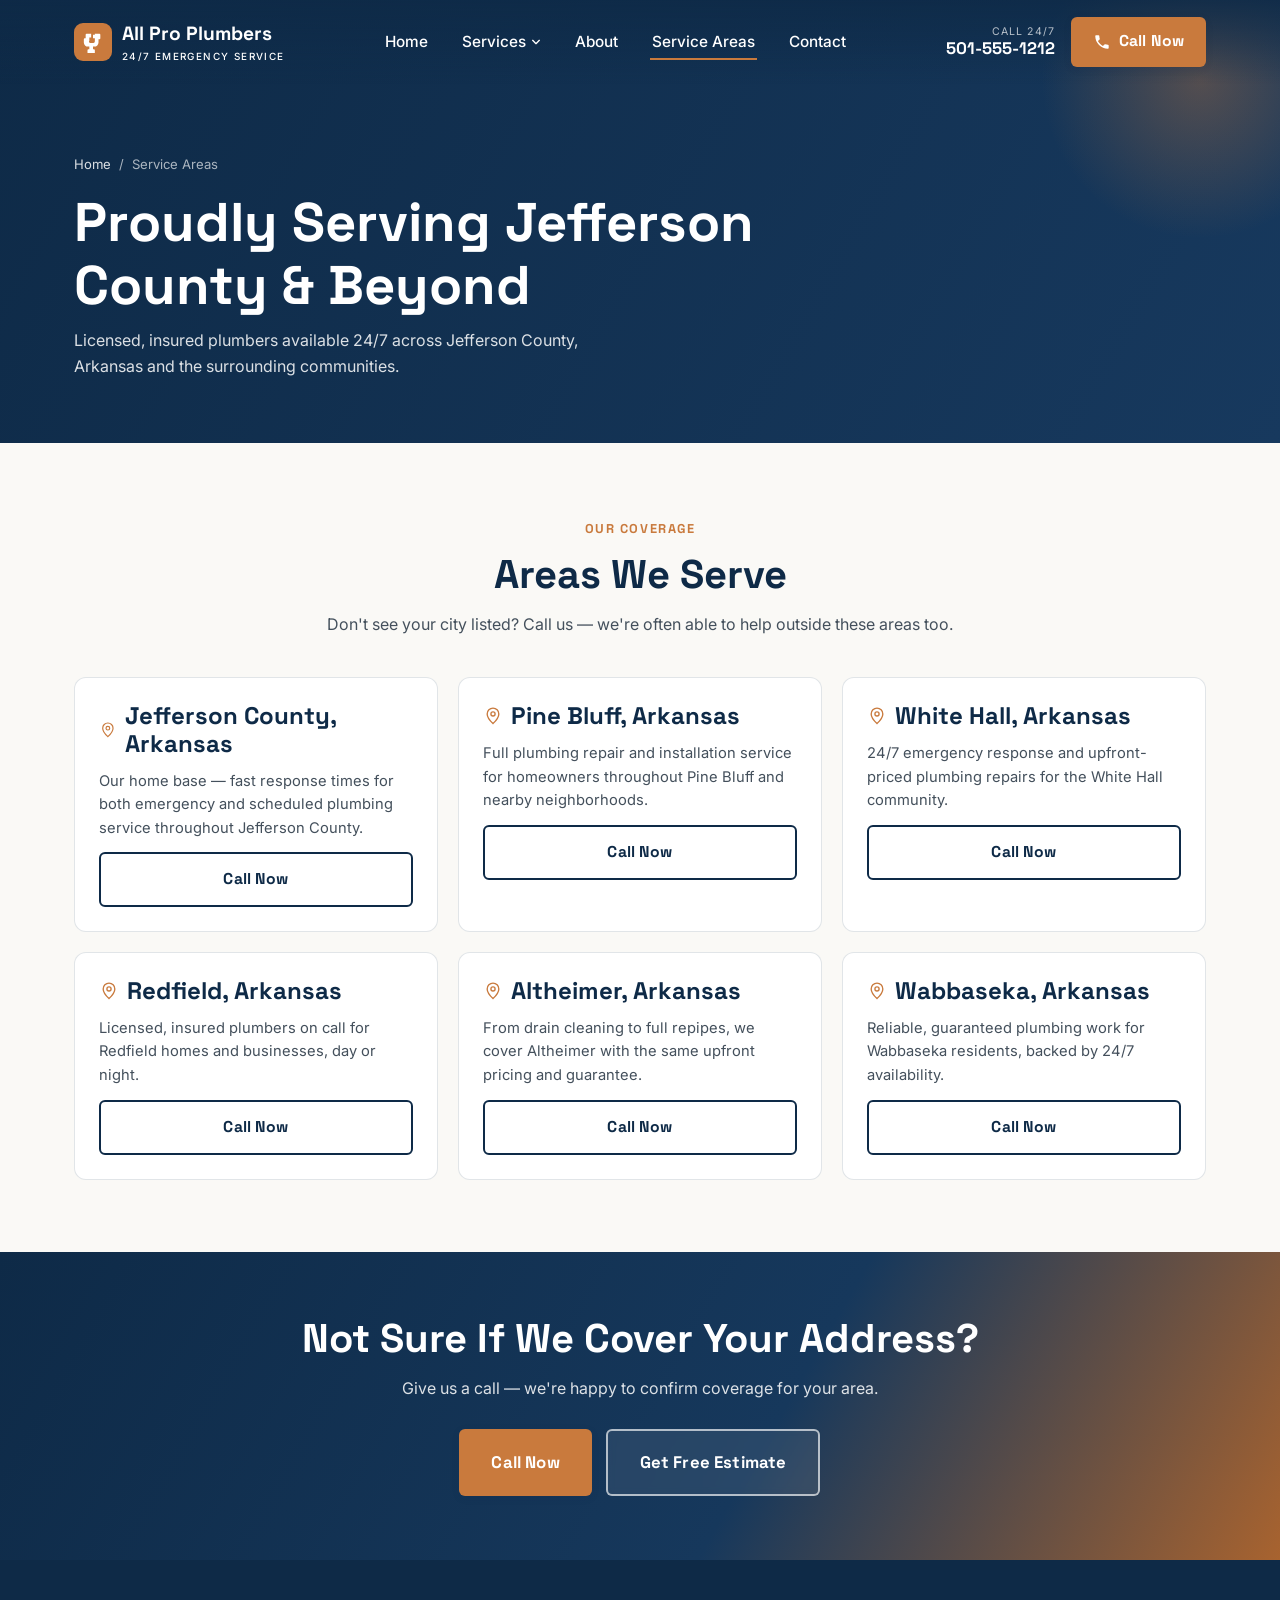
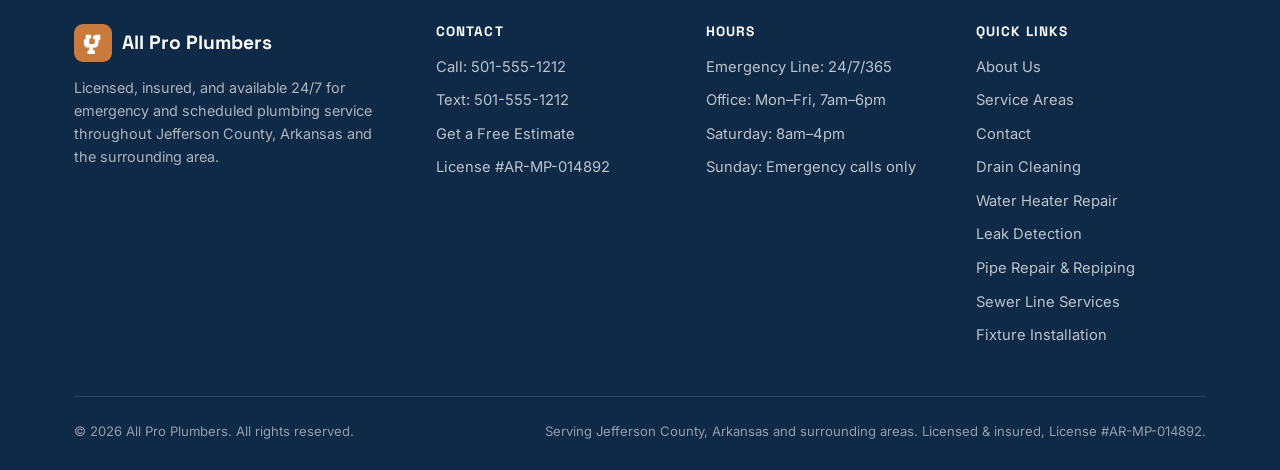
==== service-areas.html @ 7504a0ff "Add files via upload" ====
<!doctype html>
<html lang="en">
<head>
<meta charset="UTF-8">
<meta name="viewport" content="width=device-width, initial-scale=1">
<title>Service Areas | All Pro Plumbers in Jefferson County, Arkansas</title>
<meta name="description" content="All Pro Plumbers proudly serves Jefferson County, Arkansas and surrounding communities with 24/7 emergency plumbing, upfront pricing, and licensed, insured plumbers.">
<link rel="canonical" href="https://allproplumbersjc.com/service-areas.html">
<meta name="robots" content="index, follow">

<meta property="og:type" content="website">
<meta property="og:site_name" content="All Pro Plumbers">
<meta property="og:title" content="Service Areas | All Pro Plumbers in Jefferson County, Arkansas">
<meta property="og:description" content="All Pro Plumbers proudly serves Jefferson County, Arkansas and surrounding communities.">
<meta property="og:url" content="https://allproplumbersjc.com/service-areas.html">
<meta property="og:image" content="https://allproplumbersjc.com/assets/plumbers-van-fleet.webp">
<meta name="twitter:card" content="summary_large_image">
<meta name="twitter:title" content="Service Areas | All Pro Plumbers in Jefferson County, Arkansas">
<meta name="twitter:description" content="All Pro Plumbers proudly serves Jefferson County, Arkansas and surrounding communities.">
<meta name="twitter:image" content="https://allproplumbersjc.com/assets/plumbers-van-fleet.webp">

<link rel="icon" type="image/svg+xml" href="/assets/favicon.svg">
<link rel="preconnect" href="https://fonts.googleapis.com">
<link rel="preconnect" href="https://fonts.gstatic.com" crossorigin>
<link href="https://fonts.googleapis.com/css2?family=Space+Grotesk:wght@500;700&family=Inter:wght@400;500;600;700&display=swap" rel="stylesheet">
<link rel="stylesheet" href="/css/style.css">

<script type="application/ld+json">
{
  "@context": "https://schema.org",
  "@type": "Plumber",
  "name": "All Pro Plumbers",
  "telephone": "501-555-1212",
  "address": { "@type": "PostalAddress", "addressLocality": "Jefferson County", "addressRegion": "Arkansas" },
  "areaServed": ["Jefferson County, Arkansas", "Pine Bluff, Arkansas", "White Hall, Arkansas", "Redfield, Arkansas", "Altheimer, Arkansas", "Wabbaseka, Arkansas"],
  "url": "https://allproplumbersjc.com/service-areas.html"
}
</script>
</head>
<body>
<a class="skip-link" href="#main">Skip to content</a>
<div data-include="/partials/header.html"></div>

<main id="main">

  <section class="page-banner">
    <div class="container">
      <nav class="breadcrumb" aria-label="Breadcrumb"><a href="/index.html">Home</a><span>/</span><span>Service Areas</span></nav>
      <h1>Proudly Serving Jefferson County &amp; Beyond</h1>
      <p>Licensed, insured plumbers available 24/7 across Jefferson County, Arkansas and the surrounding communities.</p>
    </div>
  </section>

  <section>
    <div class="container">
      <div class="section-head center">
        <span class="eyebrow">Our Coverage</span>
        <h2>Areas We Serve</h2>
        <p>Don't see your city listed? Call us — we're often able to help outside these areas too.</p>
      </div>

      <!-- Repeatable service-area block. Duplicate this .area-card to add a new market. -->
      <div class="areas-grid">

        <article class="area-card">
          <h3><svg viewBox="0 0 24 24" fill="none" aria-hidden="true"><path d="M12 21s7-6.5 7-11.5A7 7 0 0 0 5 9.5C5 14.5 12 21 12 21z" stroke="currentColor" stroke-width="1.6"/><circle cx="12" cy="9.5" r="2.5" stroke="currentColor" stroke-width="1.6"/></svg>Jefferson County, Arkansas</h3>
          <p>Our home base — fast response times for both emergency and scheduled plumbing service throughout Jefferson County.</p>
          <a class="btn btn-outline" href="tel:501-555-1212">Call Now</a>
        </article>

        <article class="area-card">
          <h3><svg viewBox="0 0 24 24" fill="none" aria-hidden="true"><path d="M12 21s7-6.5 7-11.5A7 7 0 0 0 5 9.5C5 14.5 12 21 12 21z" stroke="currentColor" stroke-width="1.6"/><circle cx="12" cy="9.5" r="2.5" stroke="currentColor" stroke-width="1.6"/></svg>Pine Bluff, Arkansas</h3>
          <p>Full plumbing repair and installation service for homeowners throughout Pine Bluff and nearby neighborhoods.</p>
          <a class="btn btn-outline" href="tel:501-555-1212">Call Now</a>
        </article>

        <article class="area-card">
          <h3><svg viewBox="0 0 24 24" fill="none" aria-hidden="true"><path d="M12 21s7-6.5 7-11.5A7 7 0 0 0 5 9.5C5 14.5 12 21 12 21z" stroke="currentColor" stroke-width="1.6"/><circle cx="12" cy="9.5" r="2.5" stroke="currentColor" stroke-width="1.6"/></svg>White Hall, Arkansas</h3>
          <p>24/7 emergency response and upfront-priced plumbing repairs for the White Hall community.</p>
          <a class="btn btn-outline" href="tel:501-555-1212">Call Now</a>
        </article>

        <article class="area-card">
          <h3><svg viewBox="0 0 24 24" fill="none" aria-hidden="true"><path d="M12 21s7-6.5 7-11.5A7 7 0 0 0 5 9.5C5 14.5 12 21 12 21z" stroke="currentColor" stroke-width="1.6"/><circle cx="12" cy="9.5" r="2.5" stroke="currentColor" stroke-width="1.6"/></svg>Redfield, Arkansas</h3>
          <p>Licensed, insured plumbers on call for Redfield homes and businesses, day or night.</p>
          <a class="btn btn-outline" href="tel:501-555-1212">Call Now</a>
        </article>

        <article class="area-card">
          <h3><svg viewBox="0 0 24 24" fill="none" aria-hidden="true"><path d="M12 21s7-6.5 7-11.5A7 7 0 0 0 5 9.5C5 14.5 12 21 12 21z" stroke="currentColor" stroke-width="1.6"/><circle cx="12" cy="9.5" r="2.5" stroke="currentColor" stroke-width="1.6"/></svg>Altheimer, Arkansas</h3>
          <p>From drain cleaning to full repipes, we cover Altheimer with the same upfront pricing and guarantee.</p>
          <a class="btn btn-outline" href="tel:501-555-1212">Call Now</a>
        </article>

        <article class="area-card">
          <h3><svg viewBox="0 0 24 24" fill="none" aria-hidden="true"><path d="M12 21s7-6.5 7-11.5A7 7 0 0 0 5 9.5C5 14.5 12 21 12 21z" stroke="currentColor" stroke-width="1.6"/><circle cx="12" cy="9.5" r="2.5" stroke="currentColor" stroke-width="1.6"/></svg>Wabbaseka, Arkansas</h3>
          <p>Reliable, guaranteed plumbing work for Wabbaseka residents, backed by 24/7 availability.</p>
          <a class="btn btn-outline" href="tel:501-555-1212">Call Now</a>
        </article>

      </div>
    </div>
  </section>

  <section class="cta-band">
    <div class="container">
      <h2>Not Sure If We Cover Your Address?</h2>
      <p>Give us a call — we're happy to confirm coverage for your area.</p>
      <div class="btn-row">
        <a class="btn btn-copper btn-lg" href="tel:501-555-1212">Call Now</a>
        <a class="btn btn-outline-light btn-lg" href="/contact.html">Get Free Estimate</a>
      </div>
    </div>
  </section>

</main>

<div data-include="/partials/footer.html"></div>
<script src="/js/main.js"></script>
</body>
</html>
---- css/style.css ----
/* ==========================================================================
   All Pro Plumbers — shared stylesheet
   ========================================================================== */

:root {
  --color-bg: #FAF9F6;
  --color-navy: #0E2A47;
  --color-navy-light: #16385c;
  --color-copper: #C97A3D;
  --color-copper-dark: #a8632f;
  --color-charcoal: #1C1F24;
  --color-green: #2F8F5B;
  --color-white: #FFFFFF;
  --color-border: rgba(14, 42, 71, 0.12);

  --font-display: 'Space Grotesk', 'Helvetica Neue', Arial, sans-serif;
  --font-body: 'Inter', 'Helvetica Neue', Arial, sans-serif;

  --header-height: 84px;
  --header-height-mobile: 68px;

  --radius-sm: 6px;
  --radius-md: 12px;
  --radius-lg: 20px;

  --shadow-sm: 0 2px 8px rgba(14, 42, 71, 0.08);
  --shadow-md: 0 8px 24px rgba(14, 42, 71, 0.12);
  --shadow-lg: 0 16px 48px rgba(14, 42, 71, 0.18);

  --container-w: 1180px;
}

/* ---------- Reset ---------- */
*, *::before, *::after { box-sizing: border-box; }
body, h1, h2, h3, h4, p, ul, ol, figure, blockquote { margin: 0; }
ul, ol { padding: 0; list-style: none; }
img { max-width: 100%; display: block; }
a { color: inherit; text-decoration: none; }
button { font: inherit; cursor: pointer; border: none; background: none; color: inherit; }
input, textarea, select { font: inherit; }

body {
  background: var(--color-bg);
  color: var(--color-charcoal);
  font-family: var(--font-body);
  line-height: 1.6;
  -webkit-font-smoothing: antialiased;
}

h1, h2, h3, h4 {
  font-family: var(--font-display);
  font-weight: 700;
  line-height: 1.15;
  color: var(--color-navy);
}

h1 { font-size: clamp(2.1rem, 5vw, 3.4rem); }
h2 { font-size: clamp(1.7rem, 3.6vw, 2.5rem); }
h3 { font-size: clamp(1.2rem, 2.2vw, 1.5rem); }

p { max-width: 68ch; }

.container {
  width: 100%;
  max-width: var(--container-w);
  margin: 0 auto;
  padding: 0 24px;
}

section { padding: 72px 0; }

.eyebrow {
  display: inline-block;
  font-family: var(--font-display);
  font-weight: 700;
  font-size: 0.8rem;
  letter-spacing: 0.12em;
  text-transform: uppercase;
  color: var(--color-copper);
  margin-bottom: 12px;
}

.section-head {
  max-width: 640px;
  margin: 0 0 40px;
}
.section-head.center { margin-left: auto; margin-right: auto; text-align: center; }
.section-head p { margin-top: 14px; color: #44505c; }

.skip-link {
  position: absolute;
  left: -999px;
  top: 0;
  background: var(--color-navy);
  color: #fff;
  padding: 12px 20px;
  z-index: 2000;
  border-radius: 0 0 8px 0;
}
.skip-link:focus { left: 0; }

/* ---------- Buttons ---------- */
.btn {
  display: inline-flex;
  align-items: center;
  justify-content: center;
  gap: 8px;
  padding: 15px 28px;
  border-radius: var(--radius-sm);
  font-family: var(--font-display);
  font-weight: 700;
  font-size: 0.98rem;
  letter-spacing: 0.01em;
  transition: transform 0.15s ease, box-shadow 0.15s ease, background 0.15s ease, color 0.15s ease;
  white-space: nowrap;
}
.btn svg { flex-shrink: 0; width: 18px; height: 18px; }
.btn:hover { transform: translateY(-2px); }
.btn:active { transform: translateY(0); }

.btn-copper {
  background: var(--color-copper);
  color: #fff;
  box-shadow: var(--shadow-sm);
}
.btn-copper:hover { background: var(--color-copper-dark); box-shadow: var(--shadow-md); }

.btn-navy {
  background: var(--color-navy);
  color: #fff;
}
.btn-navy:hover { background: var(--color-navy-light); box-shadow: var(--shadow-md); }

.btn-outline {
  background: transparent;
  color: var(--color-navy);
  border: 2px solid var(--color-navy);
  padding: 13px 26px;
}
.btn-outline:hover { background: var(--color-navy); color: #fff; }

.btn-outline-light {
  background: rgba(255,255,255,0.08);
  color: #fff;
  border: 2px solid rgba(255,255,255,0.65);
  padding: 13px 26px;
  backdrop-filter: blur(4px);
}
.btn-outline-light:hover { background: #fff; color: var(--color-navy); border-color: #fff; }

.btn-block { width: 100%; }
.btn-lg { padding: 18px 32px; font-size: 1.05rem; }

/* ==========================================================================
   Header
   ========================================================================== */
.site-header {
  position: fixed;
  top: 0; left: 0; right: 0;
  z-index: 1000;
  height: var(--header-height-mobile);
  display: flex;
  align-items: center;
  background: linear-gradient(to bottom, rgba(14,42,71,0.85) 0%, rgba(14,42,71,0.35) 60%, rgba(14,42,71,0) 100%);
  transition: background 0.25s ease, box-shadow 0.25s ease, height 0.25s ease;
}
@media (min-width: 900px) {
  .site-header { height: var(--header-height); }
}

.site-header.is-scrolled {
  background: var(--color-navy);
  box-shadow: var(--shadow-md);
}

.site-header .container {
  display: flex;
  align-items: center;
  justify-content: space-between;
  width: 100%;
}

.brand {
  display: flex;
  align-items: center;
  gap: 10px;
  font-family: var(--font-display);
  font-weight: 700;
  font-size: 1.2rem;
  color: #fff;
}
.brand .brand-mark {
  display: inline-flex;
  align-items: center;
  justify-content: center;
  width: 38px;
  height: 38px;
  border-radius: 9px;
  background: var(--color-copper);
  color: #fff;
}
.brand .brand-mark svg { width: 22px; height: 22px; }
.brand-name-sub {
  display: block;
  font-family: var(--font-body);
  font-weight: 500;
  font-size: 0.62rem;
  letter-spacing: 0.14em;
  text-transform: uppercase;
  color: #fff;
}

.nav-links {
  display: none;
}
@media (min-width: 900px) {
  .nav-links {
    display: flex;
    align-items: center;
    gap: 30px;
  }
  .nav-links a {
    color: #fff;
    font-weight: 500;
    font-size: 0.96rem;
    position: relative;
    padding: 6px 2px;
  }
  .nav-links a::after {
    content: '';
    position: absolute;
    left: 0; right: 100%;
    bottom: 0;
    height: 2px;
    background: var(--color-copper);
    transition: right 0.2s ease;
  }
  .nav-links a:hover::after,
  .nav-links a.is-active::after { right: 0; }
}

.header-actions {
  display: flex;
  align-items: center;
  gap: 16px;
}

.header-phone {
  display: none;
  flex-direction: column;
  line-height: 1.25;
  color: #fff;
  text-align: right;
}
.header-phone .label {
  font-size: 0.66rem;
  letter-spacing: 0.1em;
  text-transform: uppercase;
  color: rgba(255,255,255,0.7);
}
.header-phone .number {
  font-family: var(--font-display);
  font-weight: 700;
  font-size: 1.05rem;
}
@media (min-width: 1080px) {
  .header-phone { display: flex; }
}

.header-cta { display: none; }
@media (min-width: 900px) {
  .header-cta { display: inline-flex; padding: 12px 22px; }
}

/* Desktop "Services" dropdown — CSS-only, hover + keyboard focus-within */
.nav-item-dropdown { position: relative; }
.nav-item-dropdown > a { display: inline-flex; align-items: center; gap: 5px; }
.nav-item-dropdown > a .caret { width: 10px; height: 10px; transition: transform 0.2s ease; }
.nav-item-dropdown:hover > a .caret,
.nav-item-dropdown:focus-within > a .caret { transform: rotate(180deg); }
.nav-dropdown-menu {
  position: absolute;
  top: calc(100% + 14px);
  left: -14px;
  min-width: 260px;
  background: var(--color-navy);
  border-radius: var(--radius-md);
  box-shadow: var(--shadow-lg);
  padding: 10px;
  opacity: 0;
  visibility: hidden;
  transform: translateY(6px);
  transition: opacity 0.18s ease, transform 0.18s ease, visibility 0.18s ease;
  z-index: 1001;
}
.nav-item-dropdown:hover .nav-dropdown-menu,
.nav-item-dropdown:focus-within .nav-dropdown-menu {
  opacity: 1;
  visibility: visible;
  transform: translateY(0);
}
.nav-dropdown-menu a {
  display: block;
  padding: 10px 12px;
  border-radius: 8px;
  font-size: 0.9rem;
  font-weight: 500;
  white-space: nowrap;
}
.nav-dropdown-menu a::after { display: none; }
.nav-dropdown-menu a:hover, .nav-dropdown-menu a:focus-visible { background: rgba(255,255,255,0.08); }

/* Mobile nav "Services" accordion — native <details> avoids custom JS toggle bugs */
.mobile-nav-services { border-bottom: 1px solid rgba(255,255,255,0.1); margin-bottom: 4px; }
.mobile-nav-services summary {
  list-style: none;
  cursor: pointer;
  display: flex;
  align-items: center;
  justify-content: space-between;
  color: #fff;
  font-family: var(--font-display);
  font-weight: 600;
  font-size: 1.15rem;
  padding: 14px 4px;
}
.mobile-nav-services summary::-webkit-details-marker { display: none; }
.mobile-nav-services summary .caret { width: 14px; height: 14px; transition: transform 0.2s ease; flex-shrink: 0; }
.mobile-nav-services[open] summary .caret { transform: rotate(180deg); }
.mobile-nav-services .sub-links { padding: 0 0 10px 14px; display: flex; flex-direction: column; }
.mobile-nav-services .sub-links a {
  border-bottom: none;
  padding: 10px 4px;
  font-family: var(--font-body);
  font-weight: 500;
  font-size: 1rem;
  color: rgba(255,255,255,0.85);
}

/* Hamburger */
.hamburger {
  display: inline-flex;
  flex-direction: column;
  justify-content: center;
  align-items: center;
  gap: 5px;
  width: 44px;
  height: 44px;
  z-index: 1002;
  position: relative;
}
@media (min-width: 900px) {
  .hamburger { display: none; }
}
.hamburger span {
  display: block;
  width: 24px;
  height: 2px;
  background: #fff;
  border-radius: 2px;
  transition: transform 0.25s ease, opacity 0.25s ease;
}
.hamburger[aria-expanded="true"] span:nth-child(1) { transform: translateY(7px) rotate(45deg); }
.hamburger[aria-expanded="true"] span:nth-child(2) { opacity: 0; }
.hamburger[aria-expanded="true"] span:nth-child(3) { transform: translateY(-7px) rotate(-45deg); }

/* Mobile nav backdrop + panel */
.nav-backdrop {
  position: fixed;
  inset: 0;
  background: rgba(14, 42, 71, 0.55);
  z-index: 1000;
  opacity: 0;
  visibility: hidden;
  transition: opacity 0.25s ease, visibility 0.25s ease;
}
.nav-backdrop.is-open { opacity: 1; visibility: visible; }

.mobile-nav {
  position: fixed;
  top: 0; right: 0;
  height: 100%;
  width: min(84vw, 360px);
  background: var(--color-navy);
  z-index: 1001;
  transform: translateX(100%);
  transition: transform 0.3s ease;
  display: flex;
  flex-direction: column;
  padding: 90px 32px 32px;
  overflow-y: auto;
  box-shadow: -12px 0 40px rgba(0,0,0,0.3);
}
.mobile-nav.is-open { transform: translateX(0); }
@media (min-width: 900px) {
  .mobile-nav, .nav-backdrop { display: none; }
}

.mobile-nav-links { display: flex; flex-direction: column; gap: 0; margin-bottom: 28px; }
.mobile-nav a {
  display: block;
  color: #fff;
  font-family: var(--font-display);
  font-weight: 600;
  font-size: 1.15rem;
  padding: 14px 4px;
  border-bottom: 1px solid rgba(255,255,255,0.1);
}
.mobile-nav-close {
  position: absolute;
  top: 20px; right: 20px;
  width: 40px; height: 40px;
  color: #fff;
  font-size: 1.6rem;
  display: flex;
  align-items: center;
  justify-content: center;
}
.mobile-nav-cta { display: flex; flex-direction: column; gap: 12px; margin-top: auto; }
.mobile-nav-phone {
  color: #fff;
  font-family: var(--font-display);
  font-weight: 700;
  font-size: 1.1rem;
  text-align: center;
  padding: 10px 0;
  border: 2px solid rgba(255,255,255,0.4);
  border-radius: var(--radius-sm);
}

/* ==========================================================================
   Hero
   ========================================================================== */
.hero {
  position: relative;
  min-height: 640px;
  display: flex;
  align-items: flex-end;
  color: #fff;
  background: linear-gradient(135deg, var(--color-navy) 0%, #143a5f 55%, var(--color-copper-dark) 130%);
  background-size: cover;
  background-position: center;
  overflow: hidden;
}
.hero-media {
  position: absolute;
  inset: 0;
  z-index: 0;
}
.hero-media img {
  width: 100%;
  height: 100%;
  object-fit: cover;
  object-position: center 30%;
}
.hero-media::after {
  content: '';
  position: absolute;
  inset: 0;
  background: linear-gradient(180deg, rgba(14,42,71,0.55) 0%, rgba(14,42,71,0.35) 35%, rgba(14,42,71,0.92) 100%);
}
.hero-content {
  position: relative;
  z-index: 1;
  width: 100%;
  padding: calc(var(--header-height-mobile) + 56px) 0 56px;
}
@media (min-width: 900px) {
  .hero-content { padding: calc(var(--header-height) + 90px) 0 80px; }
}
.hero-content h1 {
  color: #fff;
  text-shadow: 0 4px 24px rgba(0,0,0,0.45);
  max-width: 16ch;
}
.hero-content .hero-sub {
  margin-top: 18px;
  font-size: clamp(1.02rem, 2vw, 1.2rem);
  color: rgba(255,255,255,0.92);
  text-shadow: 0 2px 12px rgba(0,0,0,0.4);
  max-width: 46ch;
}
.hero-cta-row {
  display: flex;
  flex-wrap: wrap;
  gap: 14px;
  margin-top: 30px;
}
.hero-cta-row .btn { flex: 1 1 auto; min-width: 200px; }
@media (min-width: 640px) {
  .hero-cta-row .btn { flex: 0 1 auto; }
}

.hero-reviews {
  display: inline-flex;
  align-items: center;
  gap: 10px;
  margin-top: 22px;
  padding: 10px 16px;
  background: rgba(255,255,255,0.94);
  border-radius: var(--radius-md);
  box-shadow: var(--shadow-md);
}
.hero-reviews .g-logo { font-family: var(--font-display); font-weight: 700; font-size: 1.15rem; }
.g-logo .g1{color:#4285F4} .g-logo .g2{color:#EA4335} .g-logo .g3{color:#FBBC05} .g-logo .g4{color:#4285F4} .g-logo .g5{color:#34A853} .g-logo .g6{color:#EA4335}
.hero-reviews .stars { color: #FBBC05; letter-spacing: 1px; font-size: 0.95rem; }
.hero-reviews .rev-text { color: var(--color-charcoal); font-size: 0.85rem; font-weight: 600; }

/* Page banner (interior pages) */
.page-banner {
  position: relative;
  padding: calc(var(--header-height-mobile) + 60px) 0 56px;
  background: linear-gradient(120deg, var(--color-navy) 0%, #17395e 100%);
  color: #fff;
  overflow: hidden;
}
@media (min-width: 900px) {
  .page-banner { padding: calc(var(--header-height) + 70px) 0 64px; }
}
.page-banner::before {
  content: '';
  position: absolute;
  right: -80px; top: -80px;
  width: 320px; height: 320px;
  border-radius: 50%;
  background: radial-gradient(circle, rgba(201,122,61,0.35), transparent 70%);
}
.page-banner h1 { color: #fff; max-width: 20ch; }
.page-banner p { color: rgba(255,255,255,0.85); margin-top: 12px; max-width: 55ch; }
.breadcrumb {
  position: relative;
  display: flex;
  gap: 8px;
  font-size: 0.82rem;
  color: rgba(255,255,255,0.65);
  margin-bottom: 16px;
}
.breadcrumb a { color: rgba(255,255,255,0.85); }
.breadcrumb a:hover { color: var(--color-copper); }

/* ==========================================================================
   Trust bar
   ========================================================================== */
.trust-bar {
  background: var(--color-navy);
  padding: 26px 0;
}
.trust-bar ul {
  display: grid;
  grid-template-columns: repeat(2, 1fr);
  gap: 18px;
}
@media (min-width: 760px) {
  .trust-bar ul { grid-template-columns: repeat(4, 1fr); }
}
.trust-bar li {
  display: flex;
  align-items: center;
  gap: 10px;
  color: #fff;
  font-family: var(--font-display);
  font-weight: 600;
  font-size: 0.92rem;
}
.trust-bar svg { width: 22px; height: 22px; color: var(--color-copper); flex-shrink: 0; }

/* ==========================================================================
   Services grid
   ========================================================================== */
.services-grid {
  display: grid;
  grid-template-columns: 1fr;
  gap: 28px;
}
@media (min-width: 640px) {
  .services-grid { grid-template-columns: repeat(2, 1fr); }
}
@media (min-width: 980px) {
  .services-grid { grid-template-columns: repeat(3, 1fr); }
}
.service-card {
  background: #fff;
  border-radius: var(--radius-md);
  overflow: hidden;
  box-shadow: var(--shadow-sm);
  transition: transform 0.2s ease, box-shadow 0.2s ease;
  display: flex;
  flex-direction: column;
}
.service-card:hover { transform: translateY(-6px); box-shadow: var(--shadow-lg); }
.service-card-media { aspect-ratio: 4/3; overflow: hidden; }
.service-card-media img { width: 100%; height: 100%; object-fit: cover; transition: transform 0.4s ease; }
.service-card:hover .service-card-media img { transform: scale(1.06); }
.service-card-body { padding: 22px 22px 26px; display: flex; flex-direction: column; flex: 1; }
.service-card-body h3 { margin-bottom: 10px; }
.service-card-body p { color: #44505c; font-size: 0.95rem; flex: 1; }
.service-card-link {
  display: inline-flex;
  align-items: center;
  gap: 6px;
  margin-top: 16px;
  color: var(--color-copper);
  font-family: var(--font-display);
  font-weight: 700;
  font-size: 0.92rem;
}
.service-card-link svg { width: 16px; height: 16px; transition: transform 0.2s ease; }
.service-card:hover .service-card-link svg { transform: translateX(4px); }

/* ==========================================================================
   Why choose / icon list
   ========================================================================== */
.why-grid {
  display: grid;
  grid-template-columns: 1fr;
  gap: 26px;
}
@media (min-width: 760px) {
  .why-grid { grid-template-columns: repeat(2, 1fr); }
}
.why-card {
  display: flex;
  gap: 16px;
  padding: 24px;
  background: #fff;
  border-radius: var(--radius-md);
  border: 1px solid var(--color-border);
}
.why-card .icon {
  flex-shrink: 0;
  width: 48px; height: 48px;
  border-radius: 10px;
  background: rgba(201,122,61,0.12);
  color: var(--color-copper);
  display: flex; align-items: center; justify-content: center;
}
.why-card .icon svg { width: 26px; height: 26px; }
.why-card h3 { font-size: 1.1rem; margin-bottom: 6px; }
.why-card p { font-size: 0.94rem; color: #44505c; }

.section-alt { background: #F1EEE7; }

/* ==========================================================================
   Process strip
   ========================================================================== */
.process-strip {
  display: grid;
  grid-template-columns: 1fr;
  gap: 32px;
  counter-reset: step;
}
@media (min-width: 760px) {
  .process-strip { grid-template-columns: repeat(4, 1fr); }
}
.process-step { position: relative; padding-left: 56px; }
@media (min-width: 760px) {
  .process-step { padding-left: 0; padding-top: 56px; }
}
.process-step .num {
  position: absolute;
  top: 0; left: 0;
  width: 42px; height: 42px;
  border-radius: 50%;
  background: var(--color-navy);
  color: var(--color-copper);
  font-family: var(--font-display);
  font-weight: 700;
  display: flex; align-items: center; justify-content: center;
}
.process-step h3 { font-size: 1.05rem; margin-bottom: 6px; }
.process-step p { font-size: 0.92rem; color: #44505c; }

/* ==========================================================================
   Reviews
   ========================================================================== */
.reviews-grid {
  display: grid;
  grid-template-columns: 1fr;
  gap: 22px;
}
@media (min-width: 760px) {
  .reviews-grid { grid-template-columns: repeat(3, 1fr); }
}
.review-card {
  background: #fff;
  border-radius: var(--radius-md);
  padding: 24px;
  border: 1px solid var(--color-border);
}
.review-card .rating-line { display: flex; align-items: center; gap: 8px; margin-bottom: 12px; }
.review-card .rating-line .g-logo { font-family: var(--font-display); font-weight: 700; font-size: 1rem; }
.review-card .stars { color: #FBBC05; letter-spacing: 2px; }
.review-card p { font-size: 0.94rem; color: #33404a; margin-bottom: 14px; }
.review-card .author { font-family: var(--font-display); font-weight: 700; font-size: 0.9rem; color: var(--color-navy); }
.review-placeholder-tag {
  display: inline-block;
  margin-top: 10px;
  font-size: 0.7rem;
  letter-spacing: 0.06em;
  text-transform: uppercase;
  color: var(--color-copper-dark);
  background: rgba(201,122,61,0.12);
  padding: 3px 8px;
  border-radius: 4px;
}

/* ==========================================================================
   FAQ accordion
   ========================================================================== */
.faq-list { max-width: 820px; margin: 0 auto; display: flex; flex-direction: column; gap: 12px; }
.faq-item {
  background: #fff;
  border: 1px solid var(--color-border);
  border-radius: var(--radius-md);
  overflow: hidden;
}
.faq-question {
  width: 100%;
  display: flex;
  align-items: center;
  justify-content: space-between;
  gap: 16px;
  padding: 20px 22px;
  text-align: left;
  font-family: var(--font-display);
  font-weight: 600;
  font-size: 1rem;
  color: var(--color-navy);
}
.faq-question .plus {
  flex-shrink: 0;
  width: 26px; height: 26px;
  border-radius: 50%;
  background: rgba(201,122,61,0.12);
  color: var(--color-copper);
  display: flex; align-items: center; justify-content: center;
  transition: transform 0.25s ease;
  font-size: 1.1rem;
  line-height: 1;
}
.faq-item.is-open .faq-question .plus { transform: rotate(45deg); }
.faq-answer {
  max-height: 0;
  overflow: hidden;
  transition: max-height 0.3s ease;
}
.faq-answer-inner { padding: 0 22px 20px; color: #44505c; font-size: 0.95rem; }

/* ==========================================================================
   CTA band
   ========================================================================== */
.cta-band {
  background: linear-gradient(120deg, var(--color-navy), #16385c 60%, var(--color-copper-dark));
  color: #fff;
  text-align: center;
  padding: 64px 0;
}
.cta-band h2 { color: #fff; }
.cta-band p { color: rgba(255,255,255,0.85); margin: 14px auto 28px; }
.cta-band .btn-row { display: flex; flex-wrap: wrap; gap: 14px; justify-content: center; }

/* ==========================================================================
   Footer
   ========================================================================== */
.site-footer {
  background: var(--color-navy);
  color: rgba(255,255,255,0.82);
  padding: 64px 0 28px;
}
.footer-grid {
  display: grid;
  grid-template-columns: 1fr;
  gap: 40px;
}
@media (min-width: 760px) {
  .footer-grid { grid-template-columns: 1.4fr 1fr 1fr 1fr; }
}
.footer-brand .brand { color: #fff; margin-bottom: 14px; }
.footer-brand p { font-size: 0.9rem; color: rgba(255,255,255,0.65); }
.footer-col h4 {
  color: #fff;
  font-size: 0.85rem;
  letter-spacing: 0.08em;
  text-transform: uppercase;
  margin-bottom: 16px;
}
.footer-col ul { display: flex; flex-direction: column; gap: 10px; }
.footer-col a, .footer-col li { font-size: 0.92rem; color: rgba(255,255,255,0.72); }
.footer-col a:hover { color: var(--color-copper); }
.footer-social { display: flex; gap: 12px; margin-top: 16px; }
.footer-social a {
  width: 36px; height: 36px;
  border-radius: 50%;
  background: rgba(255,255,255,0.08);
  display: flex; align-items: center; justify-content: center;
}
.footer-social svg { width: 17px; height: 17px; }
.footer-social a:hover { background: var(--color-copper); }
.footer-bottom {
  margin-top: 48px;
  padding-top: 24px;
  border-top: 1px solid rgba(255,255,255,0.12);
  display: flex;
  flex-wrap: wrap;
  gap: 12px;
  justify-content: space-between;
  font-size: 0.82rem;
  color: rgba(255,255,255,0.55);
}
.footer-bottom a { color: rgba(255,255,255,0.55); }
.footer-bottom a:hover { color: var(--color-copper); }

/* ==========================================================================
   Forms
   ========================================================================== */
.form-card {
  background: #fff;
  border-radius: var(--radius-lg);
  padding: 32px;
  box-shadow: var(--shadow-md);
  border: 1px solid var(--color-border);
}
.form-row { margin-bottom: 18px; }
.form-row label {
  display: block;
  font-family: var(--font-display);
  font-weight: 600;
  font-size: 0.88rem;
  color: var(--color-navy);
  margin-bottom: 7px;
}
.form-row input, .form-row select, .form-row textarea {
  width: 100%;
  padding: 13px 14px;
  border: 1.5px solid var(--color-border);
  border-radius: var(--radius-sm);
  background: #fff;
  color: var(--color-charcoal);
  transition: border-color 0.15s ease, box-shadow 0.15s ease;
}
.form-row input:focus, .form-row select:focus, .form-row textarea:focus {
  outline: none;
  border-color: var(--color-copper);
  box-shadow: 0 0 0 3px rgba(201,122,61,0.18);
}
.form-row-grid { display: grid; grid-template-columns: 1fr; gap: 18px; }
@media (min-width: 560px) {
  .form-row-grid.two { grid-template-columns: 1fr 1fr; }
}
.form-note { font-size: 0.82rem; color: #6b7684; margin-top: 6px; }
.form-emergency-note {
  display: flex;
  gap: 12px;
  padding: 16px;
  background: rgba(201,122,61,0.1);
  border: 1px solid rgba(201,122,61,0.3);
  border-radius: var(--radius-sm);
  margin-bottom: 24px;
  font-size: 0.9rem;
}
.form-emergency-note svg { flex-shrink: 0; width: 20px; height: 20px; color: var(--color-copper); }

/* Contact info cards */
.contact-info-grid {
  display: grid;
  grid-template-columns: 1fr;
  gap: 18px;
}
@media (min-width: 640px) {
  .contact-info-grid { grid-template-columns: repeat(2, 1fr); }
}
.contact-info-card {
  background: #fff;
  border: 1px solid var(--color-border);
  border-radius: var(--radius-md);
  padding: 22px;
  display: flex;
  gap: 14px;
}
.contact-info-card .icon {
  flex-shrink: 0;
  width: 42px; height: 42px;
  border-radius: 9px;
  background: rgba(14,42,71,0.06);
  color: var(--color-navy);
  display: flex; align-items: center; justify-content: center;
}
.contact-info-card .icon svg { width: 22px; height: 22px; }
.contact-info-card h3 { font-size: 1rem; margin-bottom: 4px; }
.contact-info-card p, .contact-info-card a { font-size: 0.9rem; color: #44505c; }
.contact-info-card a:hover { color: var(--color-copper); }

/* ==========================================================================
   Service page specifics
   ========================================================================== */
.two-col {
  display: grid;
  grid-template-columns: 1fr;
  gap: 40px;
  align-items: start;
}
@media (min-width: 860px) {
  .two-col { grid-template-columns: 1.1fr 0.9fr; }
}
.two-col img { border-radius: var(--radius-lg); box-shadow: var(--shadow-md); }
.checklist { display: flex; flex-direction: column; gap: 14px; margin-top: 18px; }
.checklist li { display: flex; gap: 12px; align-items: flex-start; font-size: 0.96rem; }
.checklist svg { flex-shrink: 0; width: 20px; height: 20px; color: var(--color-green); margin-top: 2px; }

.service-nav {
  background: #fff;
  border: 1px solid var(--color-border);
  border-radius: var(--radius-md);
  padding: 18px;
}
.service-nav h4 {
  font-size: 0.82rem;
  letter-spacing: 0.08em;
  text-transform: uppercase;
  color: var(--color-navy);
  margin-bottom: 12px;
}
.service-nav ul { display: flex; flex-direction: column; gap: 2px; }
.service-nav a {
  display: block;
  padding: 10px 10px;
  border-radius: var(--radius-sm);
  font-size: 0.92rem;
  color: #44505c;
}
.service-nav a:hover, .service-nav a.is-active {
  background: rgba(201,122,61,0.1);
  color: var(--color-copper-dark);
  font-weight: 600;
}
.service-nav .emergency-box {
  margin-top: 16px;
  padding: 16px;
  background: var(--color-navy);
  border-radius: var(--radius-sm);
  color: #fff;
  text-align: center;
}
.service-nav .emergency-box p { color: rgba(255,255,255,0.8); font-size: 0.85rem; margin-bottom: 10px; }

/* ==========================================================================
   Service areas
   ========================================================================== */
.area-card {
  background: #fff;
  border: 1px solid var(--color-border);
  border-radius: var(--radius-md);
  padding: 24px;
  display: flex;
  flex-direction: column;
  gap: 12px;
}
.area-card h3 { display: flex; align-items: center; gap: 8px; }
.area-card h3 svg { width: 20px; height: 20px; color: var(--color-copper); }
.area-card p { font-size: 0.92rem; color: #44505c; }
.areas-grid { display: grid; grid-template-columns: 1fr; gap: 20px; }
@media (min-width: 640px) { .areas-grid { grid-template-columns: repeat(2, 1fr); } }
@media (min-width: 980px) { .areas-grid { grid-template-columns: repeat(3, 1fr); } }

/* ==========================================================================
   404
   ========================================================================== */
.error-page {
  min-height: 100vh;
  display: flex;
  align-items: center;
  justify-content: center;
  text-align: center;
  padding: 140px 24px 60px;
  background: linear-gradient(160deg, var(--color-navy), #102338);
}
.error-page .code {
  font-family: var(--font-display);
  font-weight: 700;
  font-size: clamp(4rem, 14vw, 8rem);
  color: var(--color-copper);
  line-height: 1;
}
.error-page h1 { color: #fff; margin-top: 8px; }
.error-page p { color: rgba(255,255,255,0.75); margin: 16px auto 30px; }

/* ==========================================================================
   Utilities
   ========================================================================== */
.text-center { text-align: center; }
.mt-0 { margin-top: 0; }
.visually-hidden {
  position: absolute;
  width: 1px; height: 1px;
  padding: 0; margin: -1px;
  overflow: hidden;
  clip: rect(0,0,0,0);
  white-space: nowrap;
  border: 0;
}

@media (max-width: 899px) {
  section { padding: 56px 0; }
}
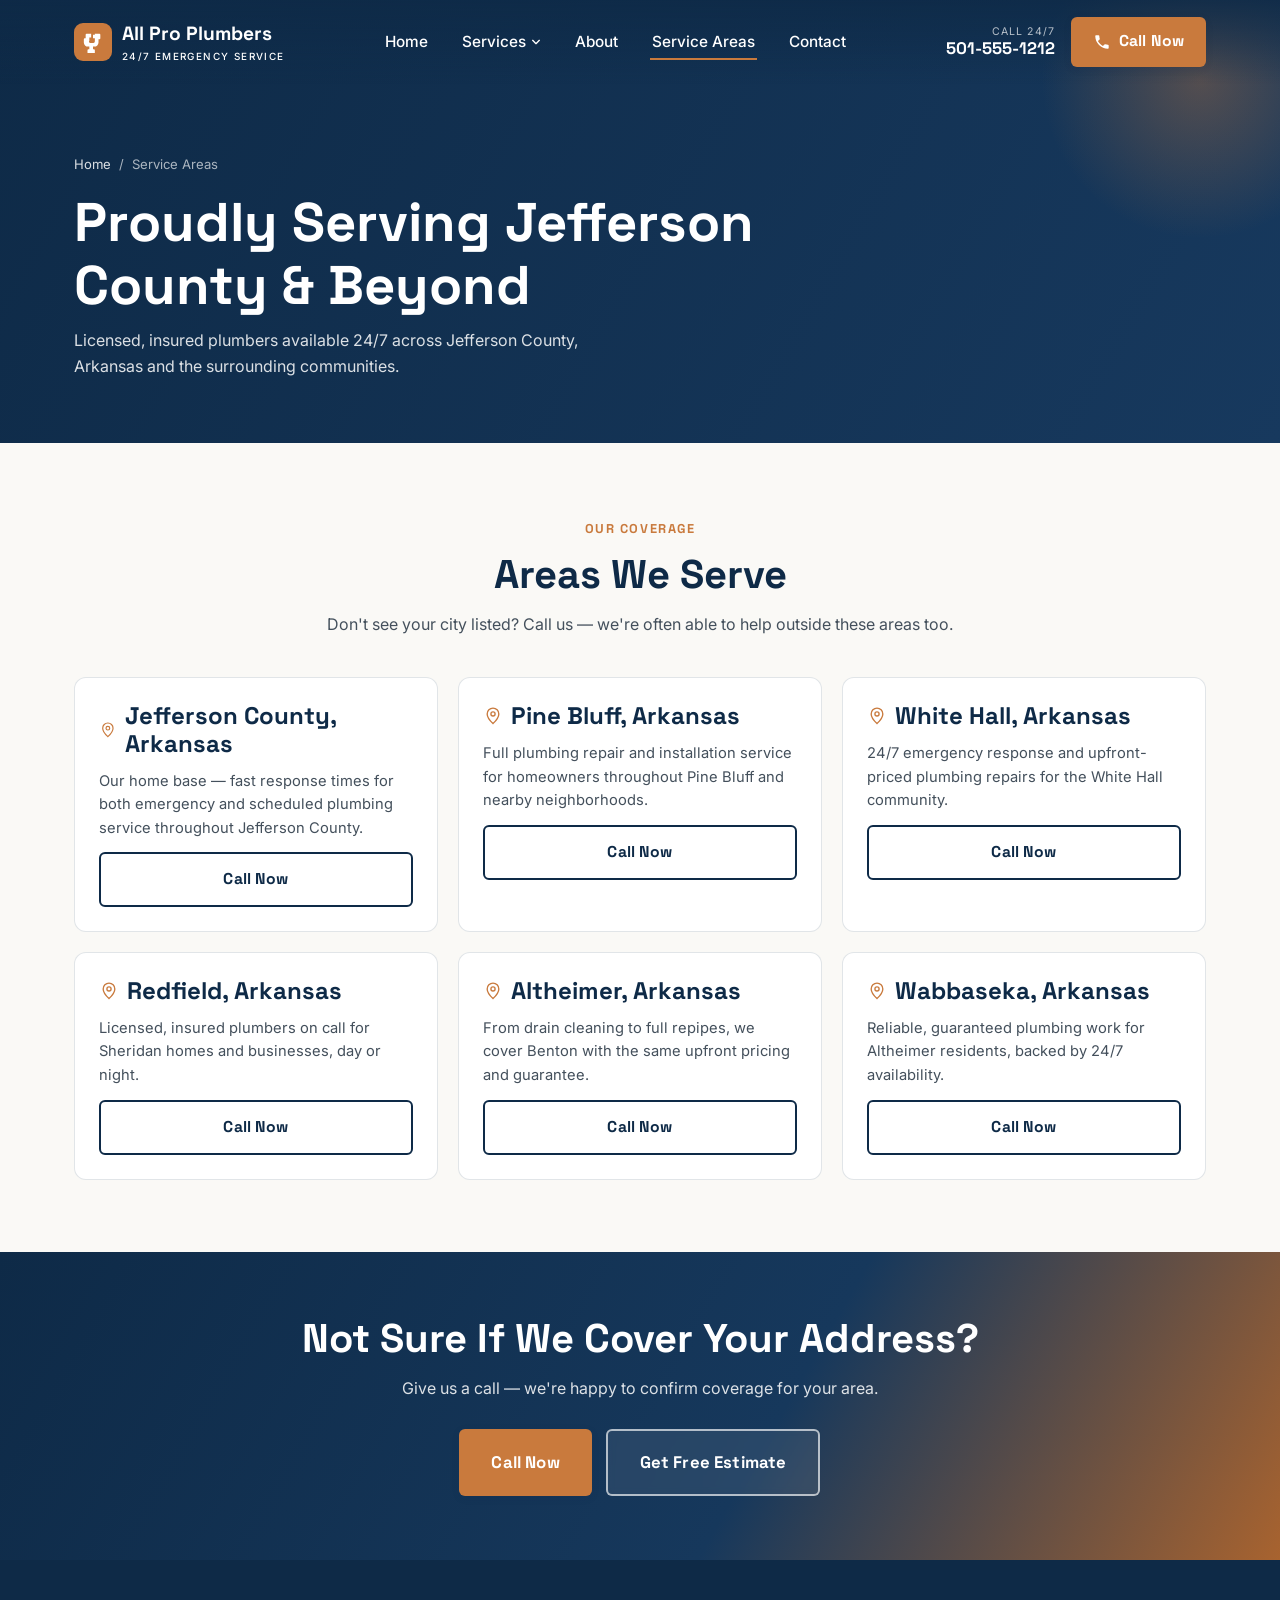
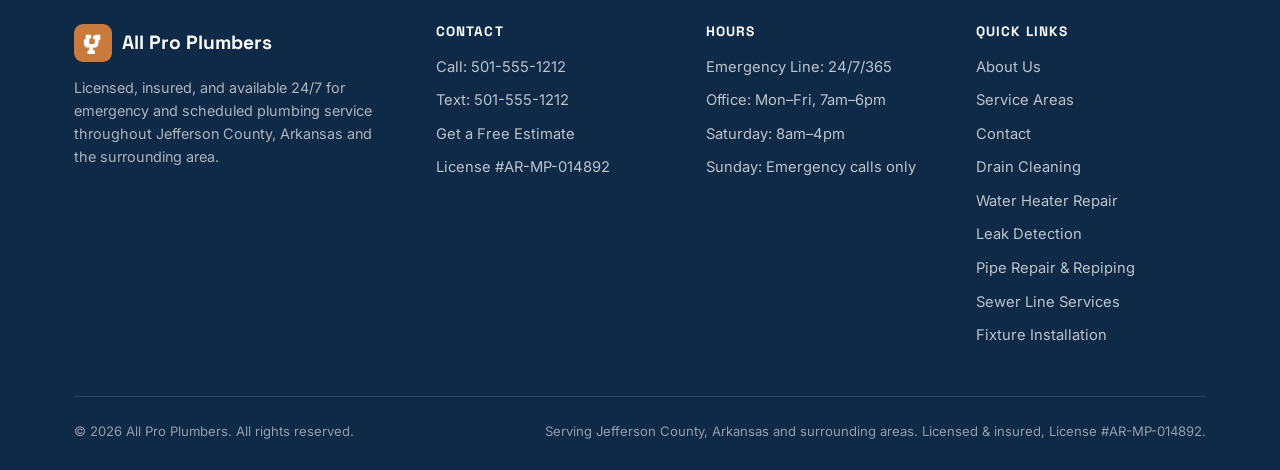
==== commit 843665d6: "Update service areas in service-areas.html" ====
--- a/service-areas.html
+++ b/service-areas.html
@@ -32,7 +32,7 @@
   "name": "All Pro Plumbers",
   "telephone": "501-555-1212",
   "address": { "@type": "PostalAddress", "addressLocality": "Jefferson County", "addressRegion": "Arkansas" },
-  "areaServed": ["Jefferson County, Arkansas", "Pine Bluff, Arkansas", "White Hall, Arkansas", "Redfield, Arkansas", "Altheimer, Arkansas", "Wabbaseka, Arkansas"],
+  "areaServed": ["Jefferson County, Arkansas", "Pine Bluff, Arkansas", "White Hall, Arkansas", "Sheridan, Arkansas", "Benton, Arkansas", ", Altheimer, Arkansas"],
   "url": "https://allproplumbersjc.com/service-areas.html"
 }
 </script>
@@ -82,19 +82,19 @@
 
         <article class="area-card">
           <h3><svg viewBox="0 0 24 24" fill="none" aria-hidden="true"><path d="M12 21s7-6.5 7-11.5A7 7 0 0 0 5 9.5C5 14.5 12 21 12 21z" stroke="currentColor" stroke-width="1.6"/><circle cx="12" cy="9.5" r="2.5" stroke="currentColor" stroke-width="1.6"/></svg>Redfield, Arkansas</h3>
-          <p>Licensed, insured plumbers on call for Redfield homes and businesses, day or night.</p>
+          <p>Licensed, insured plumbers on call for Sheridan homes and businesses, day or night.</p>
           <a class="btn btn-outline" href="tel:501-555-1212">Call Now</a>
         </article>
 
         <article class="area-card">
           <h3><svg viewBox="0 0 24 24" fill="none" aria-hidden="true"><path d="M12 21s7-6.5 7-11.5A7 7 0 0 0 5 9.5C5 14.5 12 21 12 21z" stroke="currentColor" stroke-width="1.6"/><circle cx="12" cy="9.5" r="2.5" stroke="currentColor" stroke-width="1.6"/></svg>Altheimer, Arkansas</h3>
-          <p>From drain cleaning to full repipes, we cover Altheimer with the same upfront pricing and guarantee.</p>
+          <p>From drain cleaning to full repipes, we cover Benton with the same upfront pricing and guarantee.</p>
           <a class="btn btn-outline" href="tel:501-555-1212">Call Now</a>
         </article>
 
         <article class="area-card">
           <h3><svg viewBox="0 0 24 24" fill="none" aria-hidden="true"><path d="M12 21s7-6.5 7-11.5A7 7 0 0 0 5 9.5C5 14.5 12 21 12 21z" stroke="currentColor" stroke-width="1.6"/><circle cx="12" cy="9.5" r="2.5" stroke="currentColor" stroke-width="1.6"/></svg>Wabbaseka, Arkansas</h3>
-          <p>Reliable, guaranteed plumbing work for Wabbaseka residents, backed by 24/7 availability.</p>
+          <p>Reliable, guaranteed plumbing work for Altheimer residents, backed by 24/7 availability.</p>
           <a class="btn btn-outline" href="tel:501-555-1212">Call Now</a>
         </article>
 
--- a/css/style.css
+++ b/css/style.css
@@ -34,7 +34,7 @@
 *, *::before, *::after { box-sizing: border-box; }
 body, h1, h2, h3, h4, p, ul, ol, figure, blockquote { margin: 0; }
 ul, ol { padding: 0; list-style: none; }
-img { max-width: 100%; display: block; }
+img { max-width: 100%; height: auto; display: block; }
 a { color: inherit; text-decoration: none; }
 button { font: inherit; cursor: pointer; border: none; background: none; color: inherit; }
 input, textarea, select { font: inherit; }
@@ -457,16 +457,17 @@
   content: '';
   position: absolute;
   inset: 0;
-  background: linear-gradient(180deg, rgba(14,42,71,0.55) 0%, rgba(14,42,71,0.35) 35%, rgba(14,42,71,0.92) 100%);
+  background: linear-gradient(180deg, rgba(14,42,71,0.16) 0%, rgba(14,42,71,0.04) 30%, rgba(14,42,71,0.82) 100%);
 }
 .hero-content {
   position: relative;
   z-index: 1;
   width: 100%;
-  padding: calc(var(--header-height-mobile) + 56px) 0 56px;
+  padding-top: calc(var(--header-height-mobile) + 56px);
+  padding-bottom: 56px;
 }
 @media (min-width: 900px) {
-  .hero-content { padding: calc(var(--header-height) + 90px) 0 80px; }
+  .hero-content { padding-top: calc(var(--header-height) + 90px); padding-bottom: 80px; }
 }
 .hero-content h1 {
   color: #fff;
@@ -482,29 +483,34 @@
 }
 .hero-cta-row {
   display: flex;
-  flex-wrap: wrap;
-  gap: 14px;
-  margin-top: 30px;
-}
-.hero-cta-row .btn { flex: 1 1 auto; min-width: 200px; }
+  flex-direction: column;
+  align-items: flex-start;
+  gap: 12px;
+  margin-top: 26px;
+}
+.hero-cta-row .btn { flex: 0 0 auto; }
 @media (min-width: 640px) {
-  .hero-cta-row .btn { flex: 0 1 auto; }
+  .hero-cta-row { flex-direction: row; flex-wrap: wrap; align-items: center; }
+}
+@media (max-width: 639px) {
+  .hero-content .hero-sub { max-width: 25ch; }
+  .hero-cta-row { margin-top: 15vh; }
 }
 
 .hero-reviews {
   display: inline-flex;
   align-items: center;
-  gap: 10px;
-  margin-top: 22px;
-  padding: 10px 16px;
-  background: rgba(255,255,255,0.94);
-  border-radius: var(--radius-md);
-  box-shadow: var(--shadow-md);
-}
-.hero-reviews .g-logo { font-family: var(--font-display); font-weight: 700; font-size: 1.15rem; }
+  gap: 6px;
+  margin-top: 12px;
+  padding: 0;
+  background: transparent;
+  border-radius: 0;
+  box-shadow: none;
+}
+.hero-reviews .g-logo { font-family: var(--font-display); font-weight: 700; font-size: 0.85rem; }
 .g-logo .g1{color:#4285F4} .g-logo .g2{color:#EA4335} .g-logo .g3{color:#FBBC05} .g-logo .g4{color:#4285F4} .g-logo .g5{color:#34A853} .g-logo .g6{color:#EA4335}
-.hero-reviews .stars { color: #FBBC05; letter-spacing: 1px; font-size: 0.95rem; }
-.hero-reviews .rev-text { color: var(--color-charcoal); font-size: 0.85rem; font-weight: 600; }
+.hero-reviews .stars { color: #FBBC05; letter-spacing: 1px; font-size: 0.75rem; }
+.hero-reviews .rev-text { color: #fff; font-size: 0.78rem; font-weight: 600; text-shadow: 0 1px 6px rgba(0,0,0,0.55); }
 
 /* Page banner (interior pages) */
 .page-banner {
